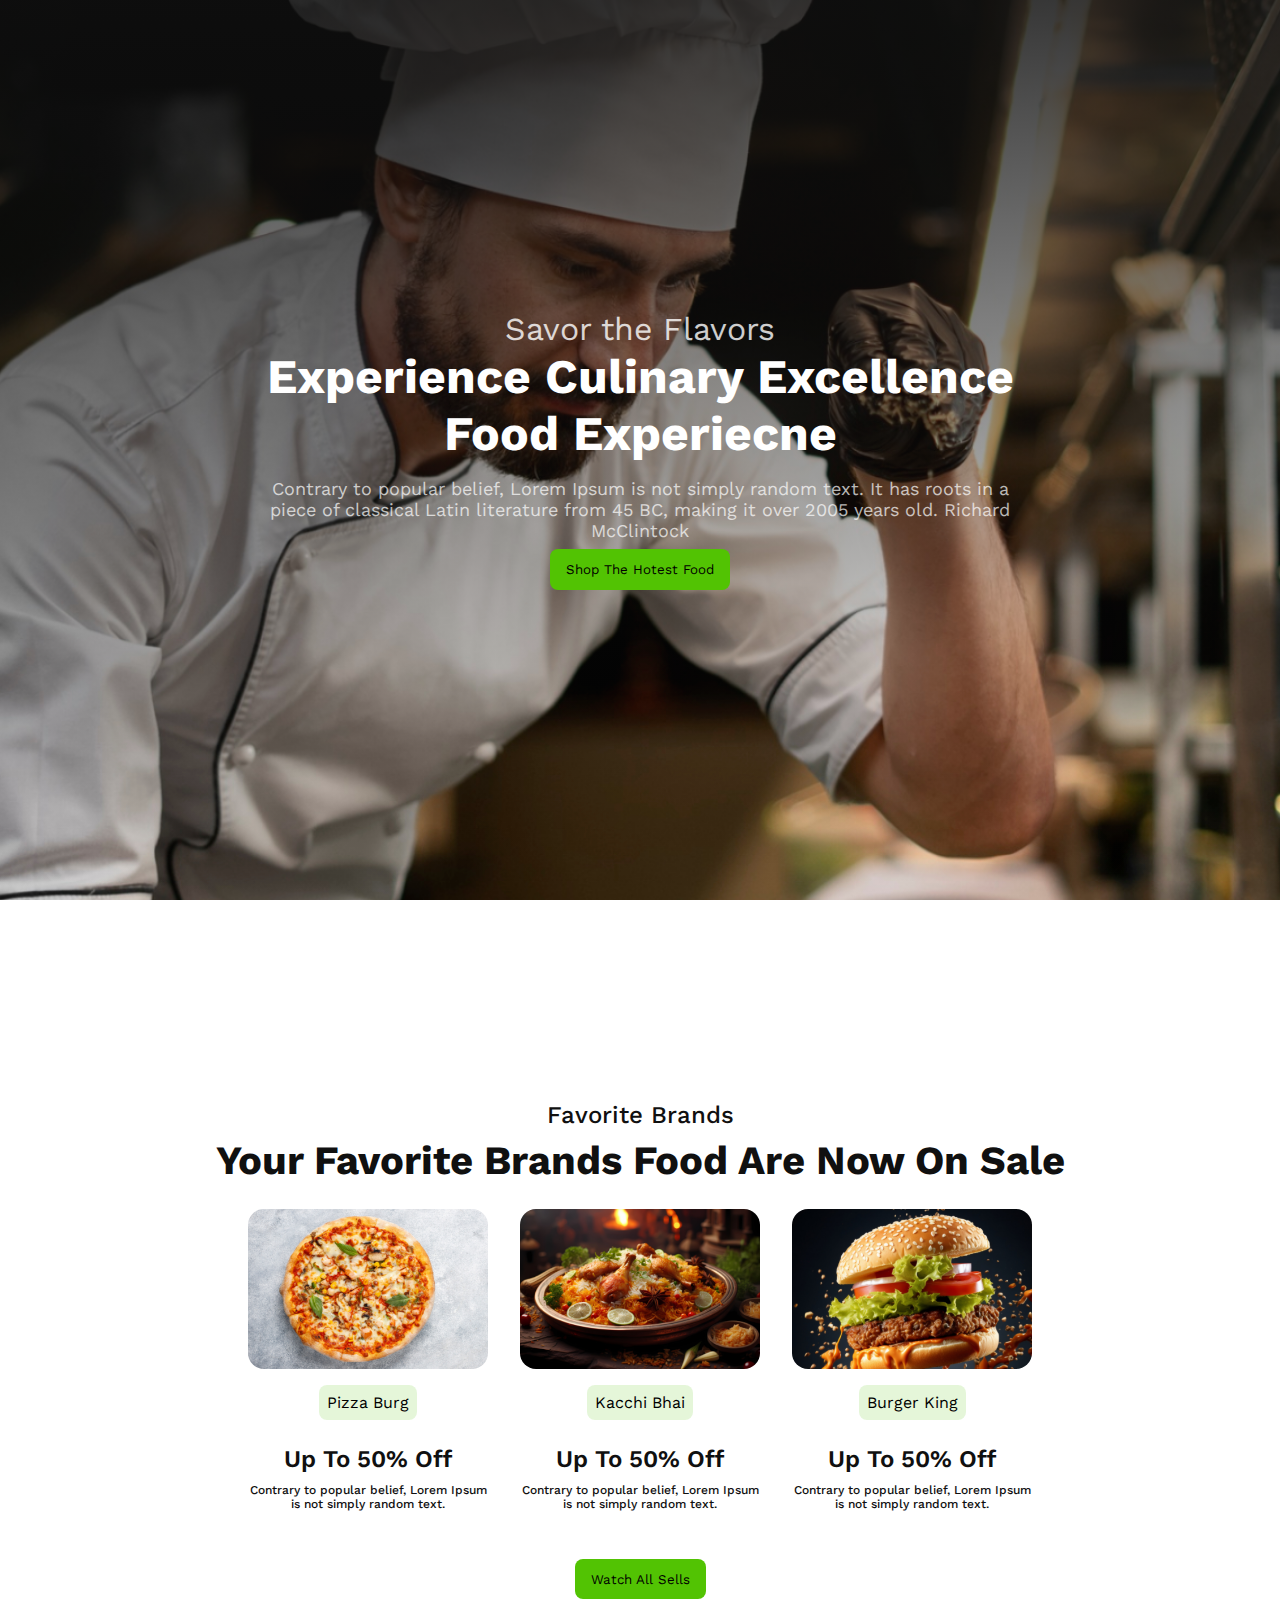
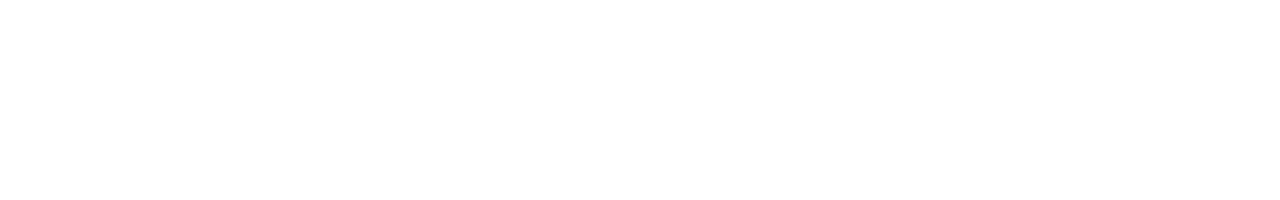
==== Milstone-1/module-5/food resturent project/index.html @ 160fe835 "commit" ====
<!DOCTYPE html>
<html lang="en">
  <head>
    <meta charset="UTF-8" />
    <meta name="viewport" content="width=device-width, initial-scale=1.0" />
    <title>Good Food</title>
    <link rel="stylesheet" href="style/style.css" />
  </head>
  <body>
    <!-- section>div>p+h1+p+button -->
    <section id="hero">
      <div>
        <p class="p1">Savor the Flavors</p>
        <h1>Experience Culinary Excellence Food Experiecne</h1>
        <p class="p2">
          Contrary to popular belief, Lorem Ipsum is not simply random text. It
          has roots in a piece of classical Latin literature from 45 BC, making
          it over 2005 years old. Richard McClintock
        </p>
        <button class="btn">Shop The Hotest Food</button>
      </div>
    </section>

    <section class="card-box">
      <p>Favorite Brands</p>
      <h1>Your Favorite Brands Food Are Now On Sale</h1>
      <div class="cards">
        <div class="card">
          <img src="assets/pizza.png" alt="pizza" class="img" />
          <div class="product-name">Pizza Burg</div>
          <div class="Discount">Up To 50% Off</div>
          <p class="about">
            Contrary to popular belief, Lorem Ipsum is not simply random text.
          </p>
        </div>
        <div class="card">
          <img src="./assets/biriyani.png" alt="Kacchi Bhai" class="img" />
          <div class="product-name">Kacchi Bhai</div>
          <div class="Discount">Up To 50% Off</div>
          <p class="about">
            Contrary to popular belief, Lorem Ipsum is not simply random text.
          </p>
        </div>
        <div class="card">
          <img src="assets/burger.png" class="img" />
          <div class="product-name">Burger King</div>
          <div class="Discount">Up To 50% Off</div>
          <p class="about">
            Contrary to popular belief, Lorem Ipsum is not simply random text.
          </p>
        </div>
      </div>
      <button class="btn">Watch All Sells</button>
    </section>
  </body>
</html>
---- Milstone-1/module-5/food resturent project/style/style.css ----
@import url("https://fonts.googleapis.com/css2?family=Work+Sans:ital,wght@0,100..900;1,100..900&display=swap");
/* font-family: "worK sans", sans serif; */

* {
  margin: 0;
  padding: 0;
  font-family: "work sans", sans-serif;
}

body {
  overflow-x: hidden;
}

#hero {
  width: 100vw;
  height: 100vh;
  display: flex;
  justify-content: center;
  align-items: center;
  background: linear-gradient(
      180deg,
      rgb(16, 16, 16) -19.5%,
      rgba(16, 16, 16, 0) 100%
    ),
    url("../assets/hero-bg.png") center/ cover;
}

#hero > div {
  width: 60%;
  display: flex;
  flex-direction: column;
  justify-content: center;
  align-items: center;
  text-align: center;
  color: rgb(255, 255, 255);
}

#hero div .p1 {
  font-size: 32px;
  opacity: 0.8;
}

#hero div h1 {
  font-size: 48px;
  margin-bottom: 1rem;
}

#hero div .p2 {
  font-size: 18px;
  margin-bottom: 0.5rem;
  opacity: 0.7;
}

.btn {
  padding: 0.8rem 1rem;
  background: rgb(82, 195, 3);
  border-radius: 8px;
  border: none;
}

.btn:hover {
  background: rgb(75, 177, 2);
}

.card-box {
  height: 100vh;
  width: 100vw;
  display: flex;
  flex-direction: column;
  justify-content: center;
  align-items: center;
}

.card-box > p {
  color: rgb(16, 16, 16);
  font-family: Work Sans;
  font-size: 24px;
  font-weight: 500;
  line-height: 28px;
  letter-spacing: 0%;
  text-align: center;
}

.card-box > h1 {
  color: rgb(16, 16, 16);
  font-family: Work Sans;
  font-size: 40px;
  font-weight: 700;
  line-height: 64px;
  letter-spacing: 0%;
  text-align: center;
}

.card-box .cards {
  display: flex;
  align-items: center;
  justify-content: space-between;
  text-align: center;
  margin-bottom: 2rem;
}

.card-box .cards .card {
  display: flex;
  flex-direction: column;
  justify-content: center;
  align-items: center;
  max-width: 15rem;
  margin: 1rem;
}

.card-box .cards .card .img {
  width: 100%;
  border-radius: 1rem;
}

.card-box .cards .card .product-name {
  margin: 1rem 0;
  padding: 0.5rem;
  border-radius: 8px;
  background: rgba(82, 195, 3, 0.15);
}

.card-box .cards .card .Discount {
  color: rgb(16, 16, 16);
  font-family: Work Sans;
  font-size: 24px;
  font-weight: 600;
  line-height: 47px;
  letter-spacing: 0%;
  text-align: center;
}

.card-box .cards .card .about {
  color: rgb(16, 16, 16);
  font-size: 12px;
  font-weight: 500;
}
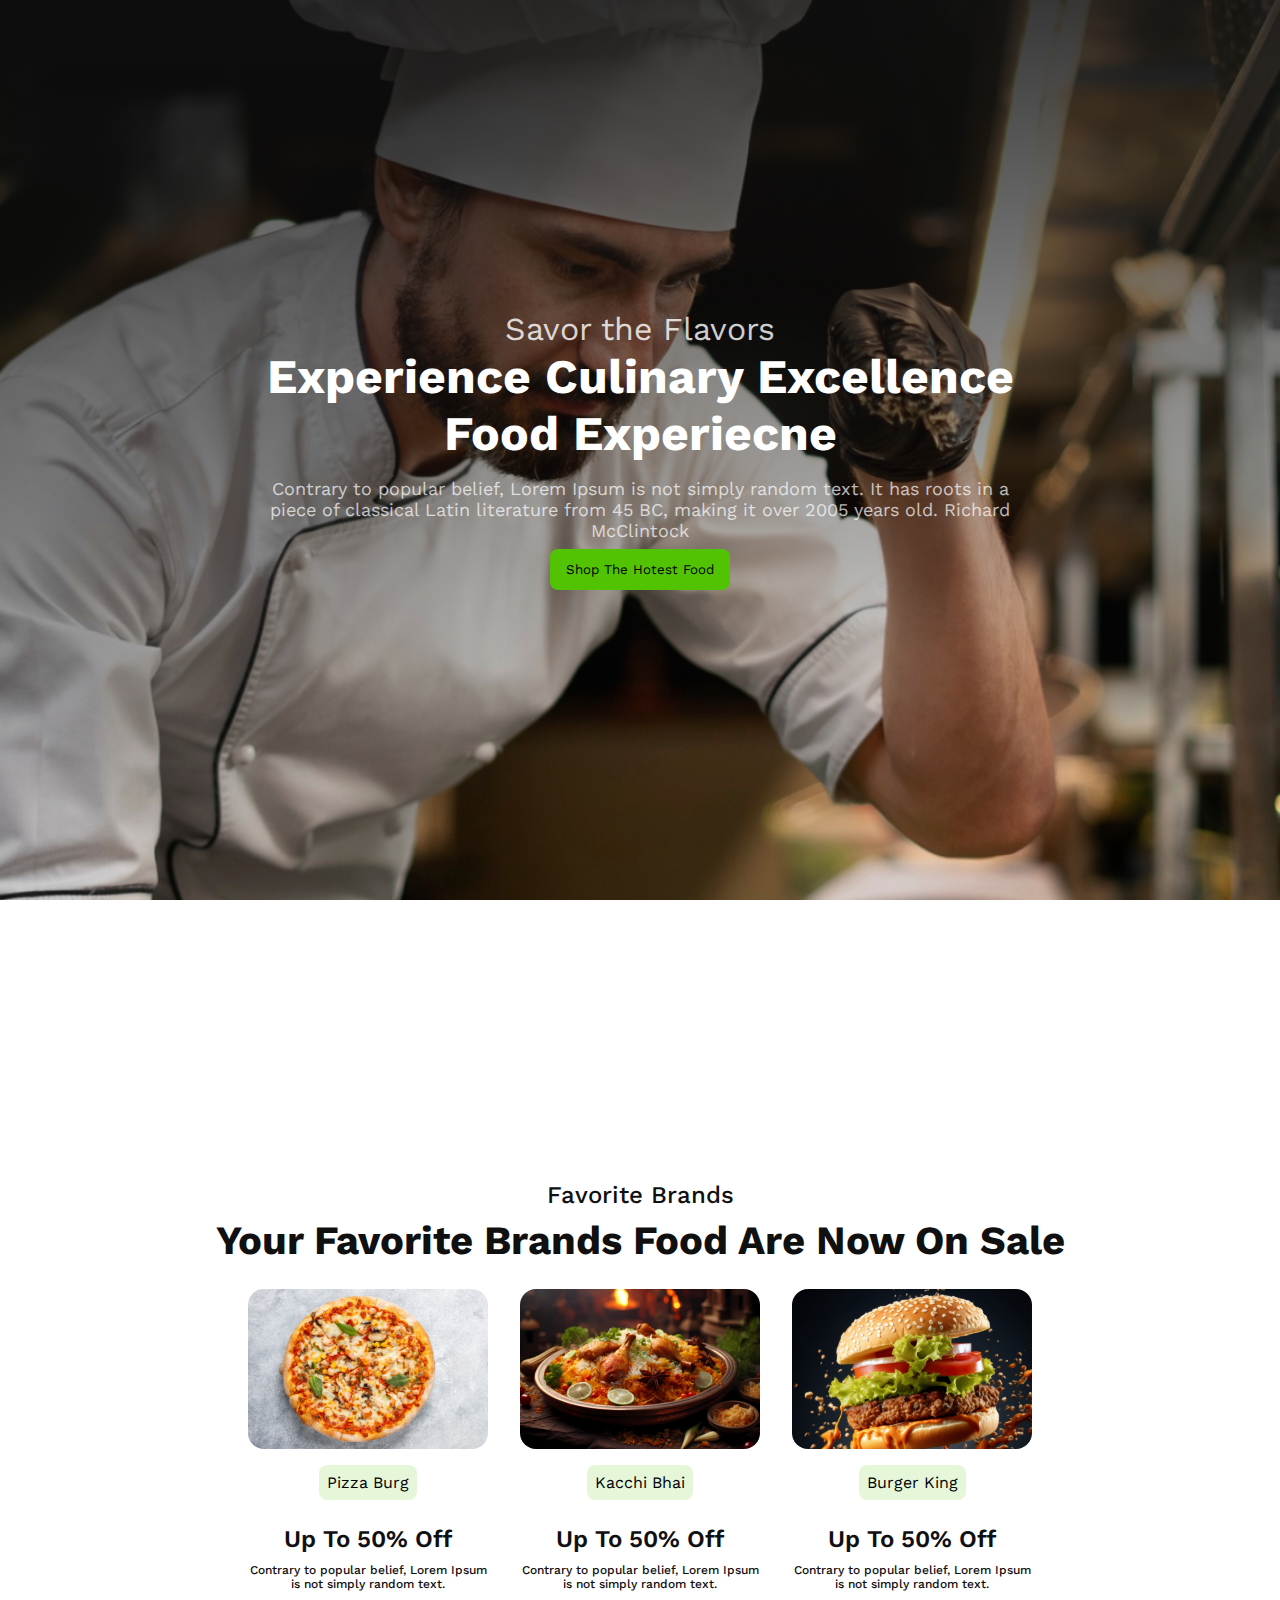
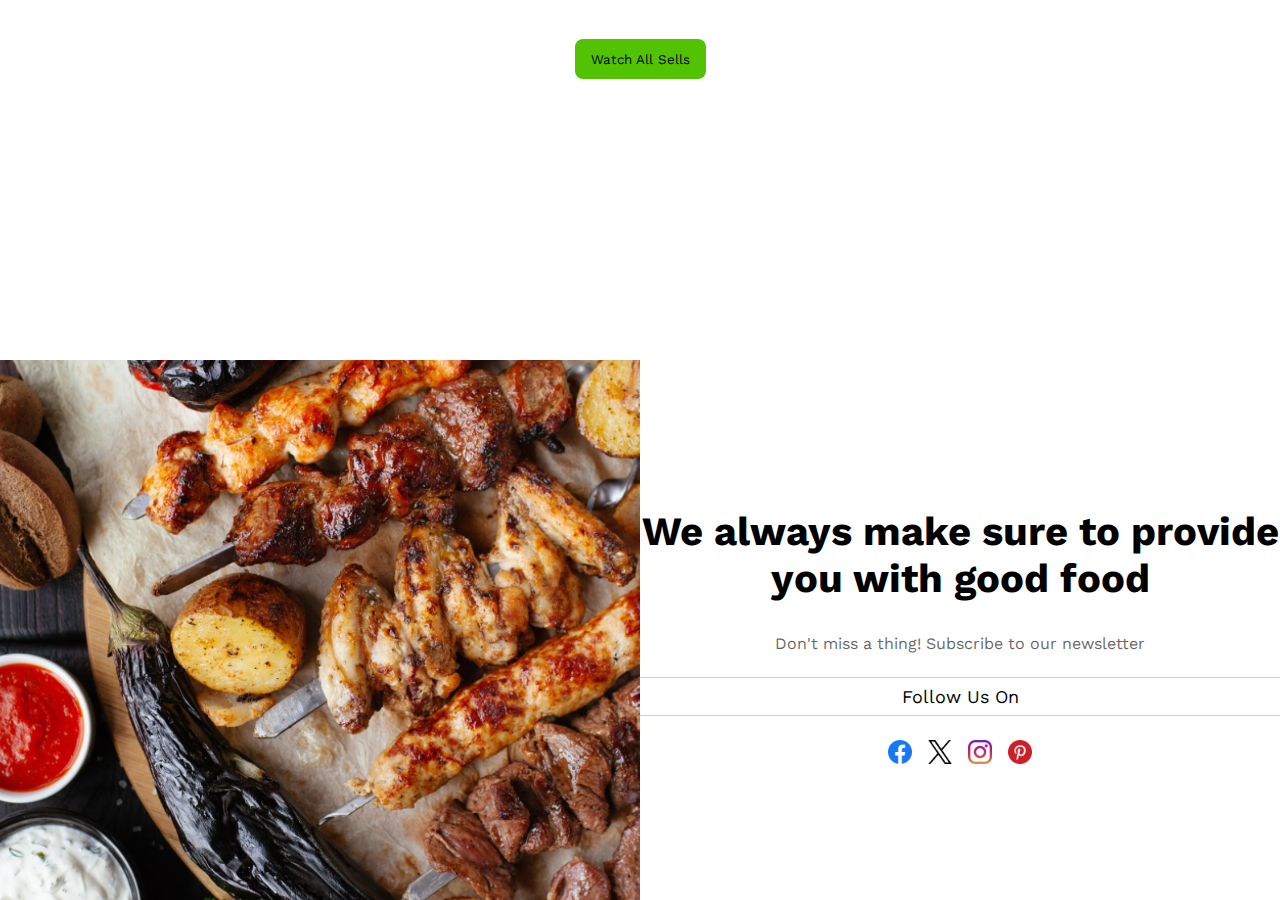
==== commit ff52c748: "commit" ====
--- a/Milstone-1/module-5/food resturent project/index.html
+++ b/Milstone-1/module-5/food resturent project/index.html
@@ -52,5 +52,30 @@
       </div>
       <button class="btn">Watch All Sells</button>
     </section>
+
+    <section class="about-us">
+      <div class="img"></div>
+      <div class="about">
+        <h1>We always make sure to provide you with good food</h1>
+        <p class="p1">Don't miss a thing! Subscribe to our newsletter</p>
+        <p class="follow">Follow Us On</p>
+        <div class="logo">
+          <ul>
+            <li>
+              <a href="#"><img src="assets/facebook.png" alt="" /></a>
+            </li>
+            <li>
+              <a href="#"><img src="assets/twitter.png" alt="" /></a>
+            </li>
+            <li>
+              <a href="#"><img src="assets/instagram.png" alt="" /></a>
+            </li>
+            <li>
+              <a href="#"><img src="assets/pinterest.png" alt="" /></a>
+            </li>
+          </ul>
+        </div>
+      </div>
+    </section>
   </body>
 </html>
--- a/Milstone-1/module-5/food resturent project/style/style.css
+++ b/Milstone-1/module-5/food resturent project/style/style.css
@@ -9,6 +9,10 @@
 
 body {
   overflow-x: hidden;
+}
+
+ul {
+  list-style: none;
 }
 
 #hero {
@@ -69,11 +73,11 @@
   flex-direction: column;
   justify-content: center;
   align-items: center;
+  padding: 5rem 0;
 }
 
 .card-box > p {
   color: rgb(16, 16, 16);
-  font-family: Work Sans;
   font-size: 24px;
   font-weight: 500;
   line-height: 28px;
@@ -83,7 +87,6 @@
 
 .card-box > h1 {
   color: rgb(16, 16, 16);
-  font-family: Work Sans;
   font-size: 40px;
   font-weight: 700;
   line-height: 64px;
@@ -122,7 +125,6 @@
 
 .card-box .cards .card .Discount {
   color: rgb(16, 16, 16);
-  font-family: Work Sans;
   font-size: 24px;
   font-weight: 600;
   line-height: 47px;
@@ -135,3 +137,57 @@
   font-size: 12px;
   font-weight: 500;
 }
+
+.about-us {
+  display: flex;
+  justify-content: center;
+  align-items: center;
+  height: auto;
+}
+
+.about-us .img {
+  width: 50vw;
+  height: 60vh;
+  background: url("../assets/foods.png") center / cover;
+}
+
+.about-us .about {
+  width: 50vw;
+  display: flex;
+  flex-direction: column;
+  align-items: center;
+  justify-content: center;
+}
+
+.about-us .about h1 {
+  font-size: 40px;
+  padding: 2rem 0;
+  text-align: center;
+}
+
+.about-us .about .p1 {
+  margin-bottom: 1rem;
+  opacity: 0.6;
+}
+
+.about-us .about .follow {
+  font-size: 18px;
+  width: 100%;
+  padding: 0.5rem;
+  margin: 0.5rem 0;
+  text-align: center;
+  box-sizing: border-box;
+  border-bottom: 1px solid rgba(16, 16, 16, 0.2);
+  border-top: 1px solid rgba(16, 16, 16, 0.2);
+}
+
+.about-us .about .logo ul {
+  display: flex;
+  justify-content: center;
+  align-items: center;
+}
+
+.about-us .about .logo ul li a img {
+  height: 1.5rem;
+  padding: 1rem 0.5rem;
+}
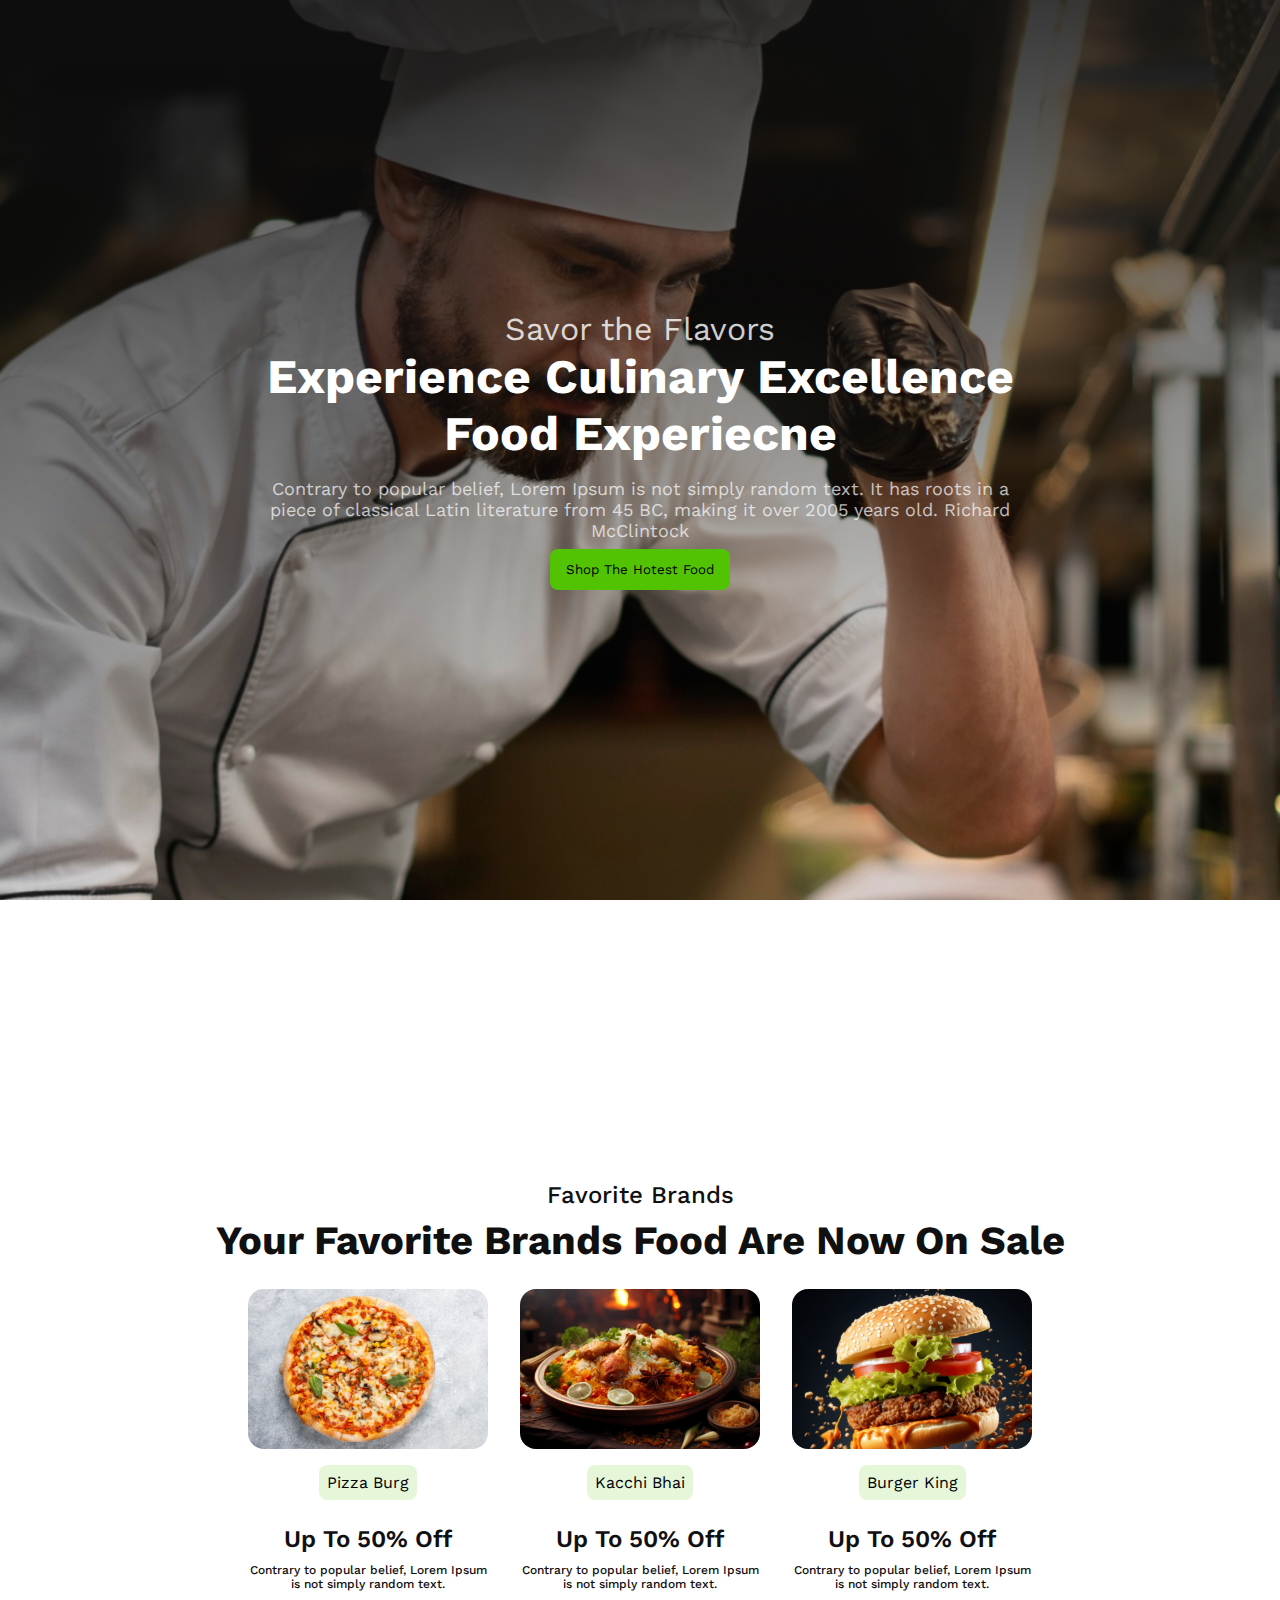
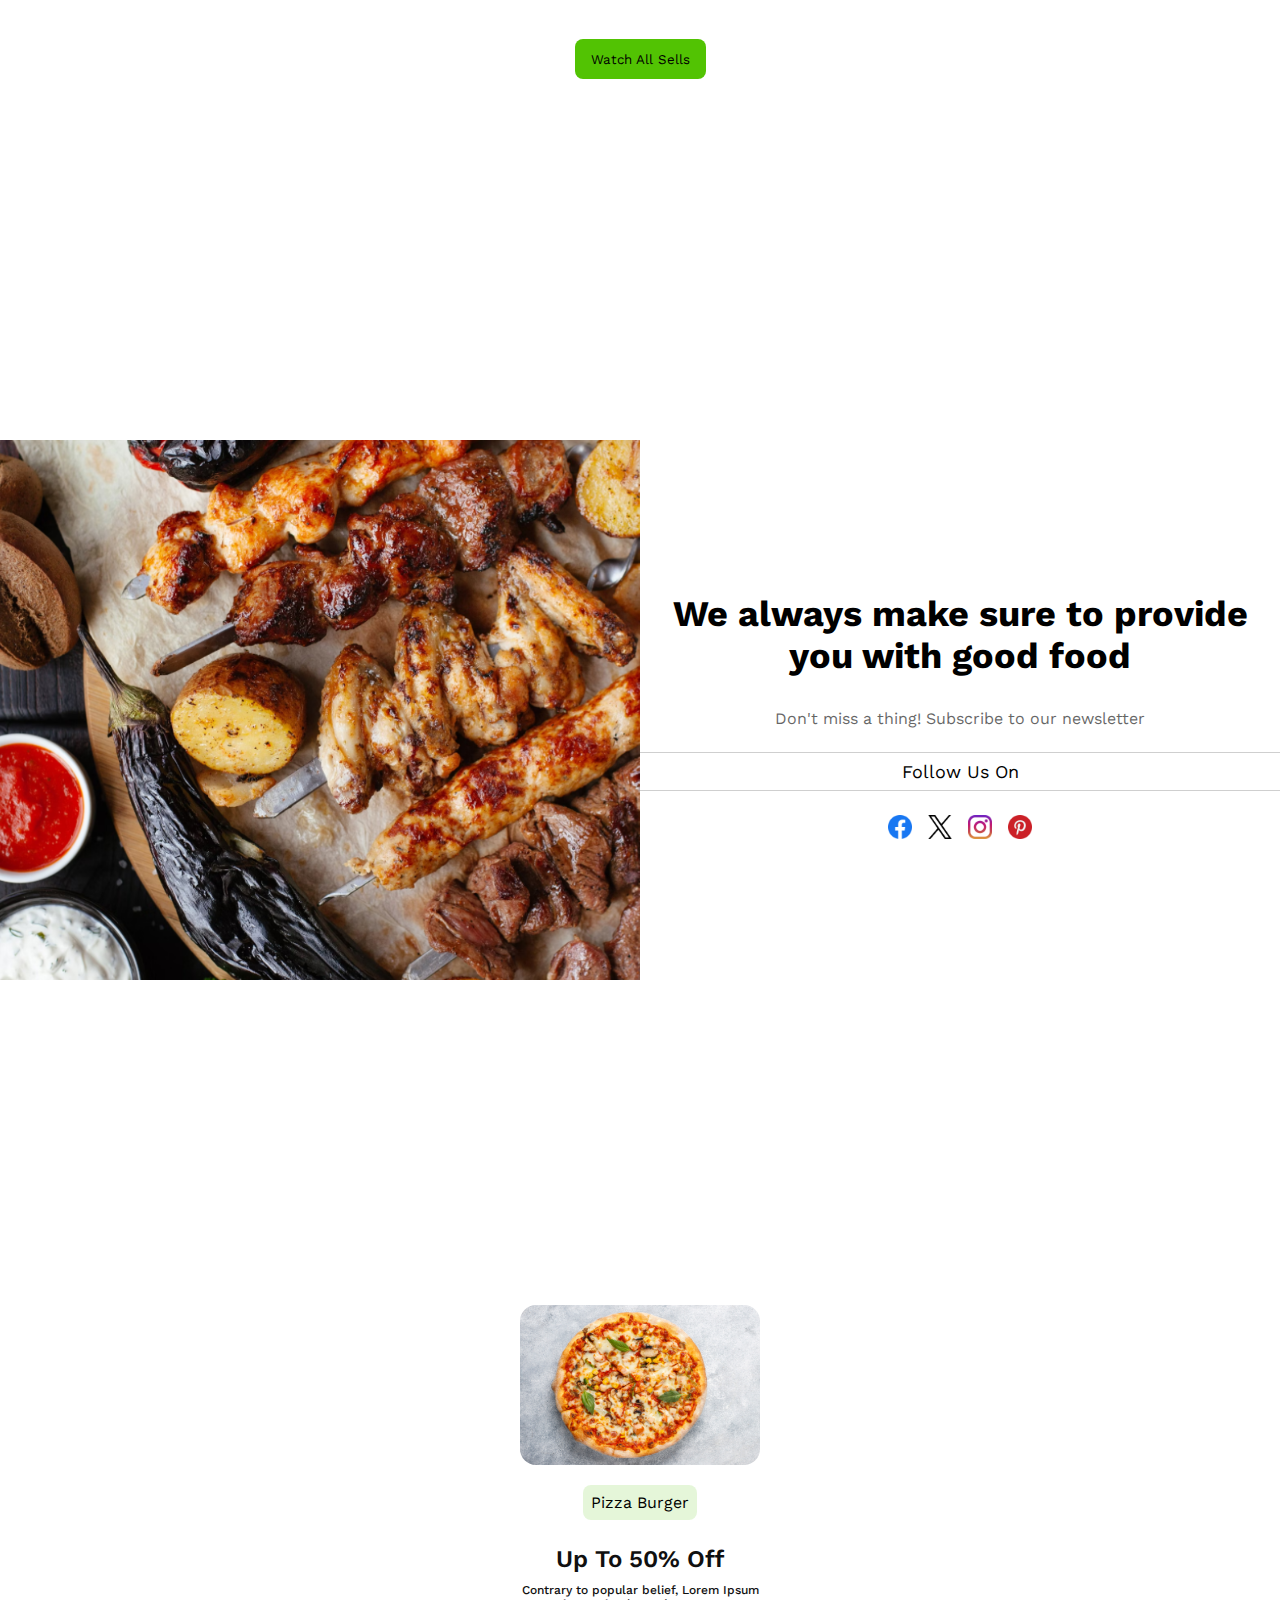
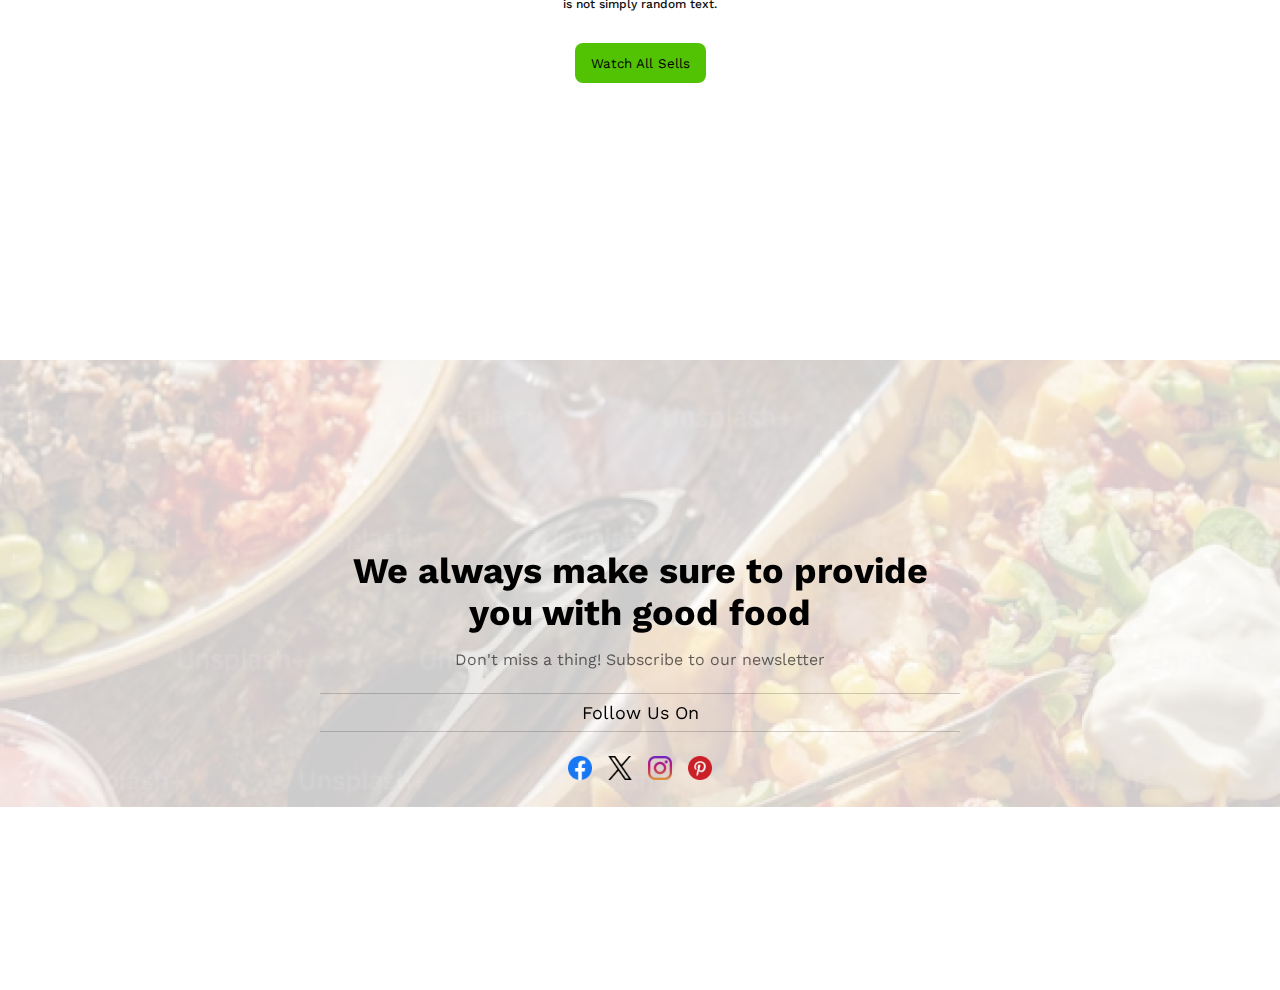
==== commit 739714c4: "commit" ====
--- a/Milstone-1/module-5/food resturent project/index.html
+++ b/Milstone-1/module-5/food resturent project/index.html
@@ -28,7 +28,7 @@
         <div class="card">
           <img src="assets/pizza.png" alt="pizza" class="img" />
           <div class="product-name">Pizza Burg</div>
-          <div class="Discount">Up To 50% Off</div>
+          <div class="discount">Up To 50% Off</div>
           <p class="about">
             Contrary to popular belief, Lorem Ipsum is not simply random text.
           </p>
@@ -36,7 +36,7 @@
         <div class="card">
           <img src="./assets/biriyani.png" alt="Kacchi Bhai" class="img" />
           <div class="product-name">Kacchi Bhai</div>
-          <div class="Discount">Up To 50% Off</div>
+          <div class="discount">Up To 50% Off</div>
           <p class="about">
             Contrary to popular belief, Lorem Ipsum is not simply random text.
           </p>
@@ -44,7 +44,7 @@
         <div class="card">
           <img src="assets/burger.png" class="img" />
           <div class="product-name">Burger King</div>
-          <div class="Discount">Up To 50% Off</div>
+          <div class="discount">Up To 50% Off</div>
           <p class="about">
             Contrary to popular belief, Lorem Ipsum is not simply random text.
           </p>
@@ -77,5 +77,40 @@
         </div>
       </div>
     </section>
+
+    <section class="card">
+      <div class="main-card">
+        <div class="img"><img src="./assets/pizza.png" alt="" /></div>
+        <div class="product-name">Pizza Burger</div>
+        <div class="discount">Up To 50% Off</div>
+        <div class="about">
+          Contrary to popular belief, Lorem Ipsum is not simply random text.
+        </div>
+        <button class="btn">Watch All Sells</button>
+      </div>
+    </section>
+
+    <footer class="demo-wrap">
+      <img class="demo-bg" src="assets/social-bg.png" />
+      <div class="footer demo-content">
+        <h1>We always make sure to provide you with good food</h1>
+        <p class="p1">Don't miss a thing! Subscribe to our newsletter</p>
+        <p class="follow">Follow Us On</p>
+        <ul class="contact">
+          <li>
+            <a href="#"><img src="assets/facebook.png" alt="" /></a>
+          </li>
+          <li>
+            <a href="#"><img src="assets/twitter.png" alt="" /></a>
+          </li>
+          <li>
+            <a href="#"><img src="assets/instagram.png" alt="" /></a>
+          </li>
+          <li>
+            <a href="#"><img src="assets/pinterest.png" alt="" /></a>
+          </li>
+        </ul>
+      </div>
+    </footer>
   </body>
 </html>
--- a/Milstone-1/module-5/food resturent project/style/style.css
+++ b/Milstone-1/module-5/food resturent project/style/style.css
@@ -73,6 +73,7 @@
   flex-direction: column;
   justify-content: center;
   align-items: center;
+  flex-wrap: wrap;
   padding: 5rem 0;
 }
 
@@ -107,6 +108,7 @@
   flex-direction: column;
   justify-content: center;
   align-items: center;
+  min-width: 10rem;
   max-width: 15rem;
   margin: 1rem;
 }
@@ -123,7 +125,7 @@
   background: rgba(82, 195, 3, 0.15);
 }
 
-.card-box .cards .card .Discount {
+.card-box .cards .card .discount {
   color: rgb(16, 16, 16);
   font-size: 24px;
   font-weight: 600;
@@ -143,6 +145,7 @@
   justify-content: center;
   align-items: center;
   height: auto;
+  padding: 5rem 0;
 }
 
 .about-us .img {
@@ -160,7 +163,7 @@
 }
 
 .about-us .about h1 {
-  font-size: 40px;
+  font-size: 36px;
   padding: 2rem 0;
   text-align: center;
 }
@@ -191,3 +194,121 @@
   height: 1.5rem;
   padding: 1rem 0.5rem;
 }
+
+body > .card {
+  height: 100vh;
+  width: 100vw;
+  display: flex;
+  justify-content: center;
+  align-items: center;
+}
+
+.card .main-card {
+  width: 15rem;
+  display: flex;
+  flex-direction: column;
+  justify-content: center;
+  align-items: center;
+  text-align: center;
+}
+
+.card .main-card .img img {
+  width: 100%;
+  border-radius: 1rem;
+}
+
+.card .main-card .product-name {
+  margin: 1rem 0;
+  padding: 0.5rem;
+  border-radius: 8px;
+  background: rgba(82, 195, 3, 0.15);
+}
+
+.card .main-card .discount {
+  color: rgb(16, 16, 16);
+  font-size: 24px;
+  font-weight: 600;
+  line-height: 47px;
+  letter-spacing: 0%;
+  text-align: center;
+}
+
+.card .main-card .about {
+  color: rgb(16, 16, 16);
+  font-size: 12px;
+  font-weight: 500;
+}
+
+.card .main-card .btn {
+  margin: 2rem;
+}
+
+footer {
+  width: 100vw;
+  height: 70vh;
+  /* background: url("../assets/social-bg.png") center/ cover; */
+  backdrop-filter: blur(5px);
+  display: flex;
+  flex-direction: column;
+  justify-content: center;
+  align-items: center;
+}
+
+footer .footer {
+  display: flex;
+  flex-direction: column;
+  justify-content: center;
+  align-items: center;
+}
+
+footer .footer h1 {
+  font-size: 36px;
+  text-align: center;
+  width: 50vw;
+  margin-bottom: 1rem;
+}
+
+footer .footer .p1 {
+  margin-bottom: 1rem;
+  opacity: 0.6;
+}
+
+footer .footer .follow {
+  font-size: 18px;
+  width: 100%;
+  padding: 0.5rem;
+  margin: 0.5rem 0;
+  text-align: center;
+  box-sizing: border-box;
+  border-bottom: 1px solid rgba(16, 16, 16, 0.2);
+  border-top: 1px solid rgba(16, 16, 16, 0.2);
+}
+
+footer .footer ul {
+  display: flex;
+  justify-content: center;
+  align-items: center;
+}
+
+footer .footer ul li a img {
+  height: 1.5rem;
+  padding: 1rem 0.5rem;
+}
+
+.demo-wrap {
+  overflow: hidden;
+  position: relative;
+}
+
+.demo-bg {
+  opacity: 0.2;
+  position: absolute;
+  left: 0;
+  top: 0;
+  width: 100%;
+  height: auto;
+}
+
+.demo-content {
+  position: relative;
+}
